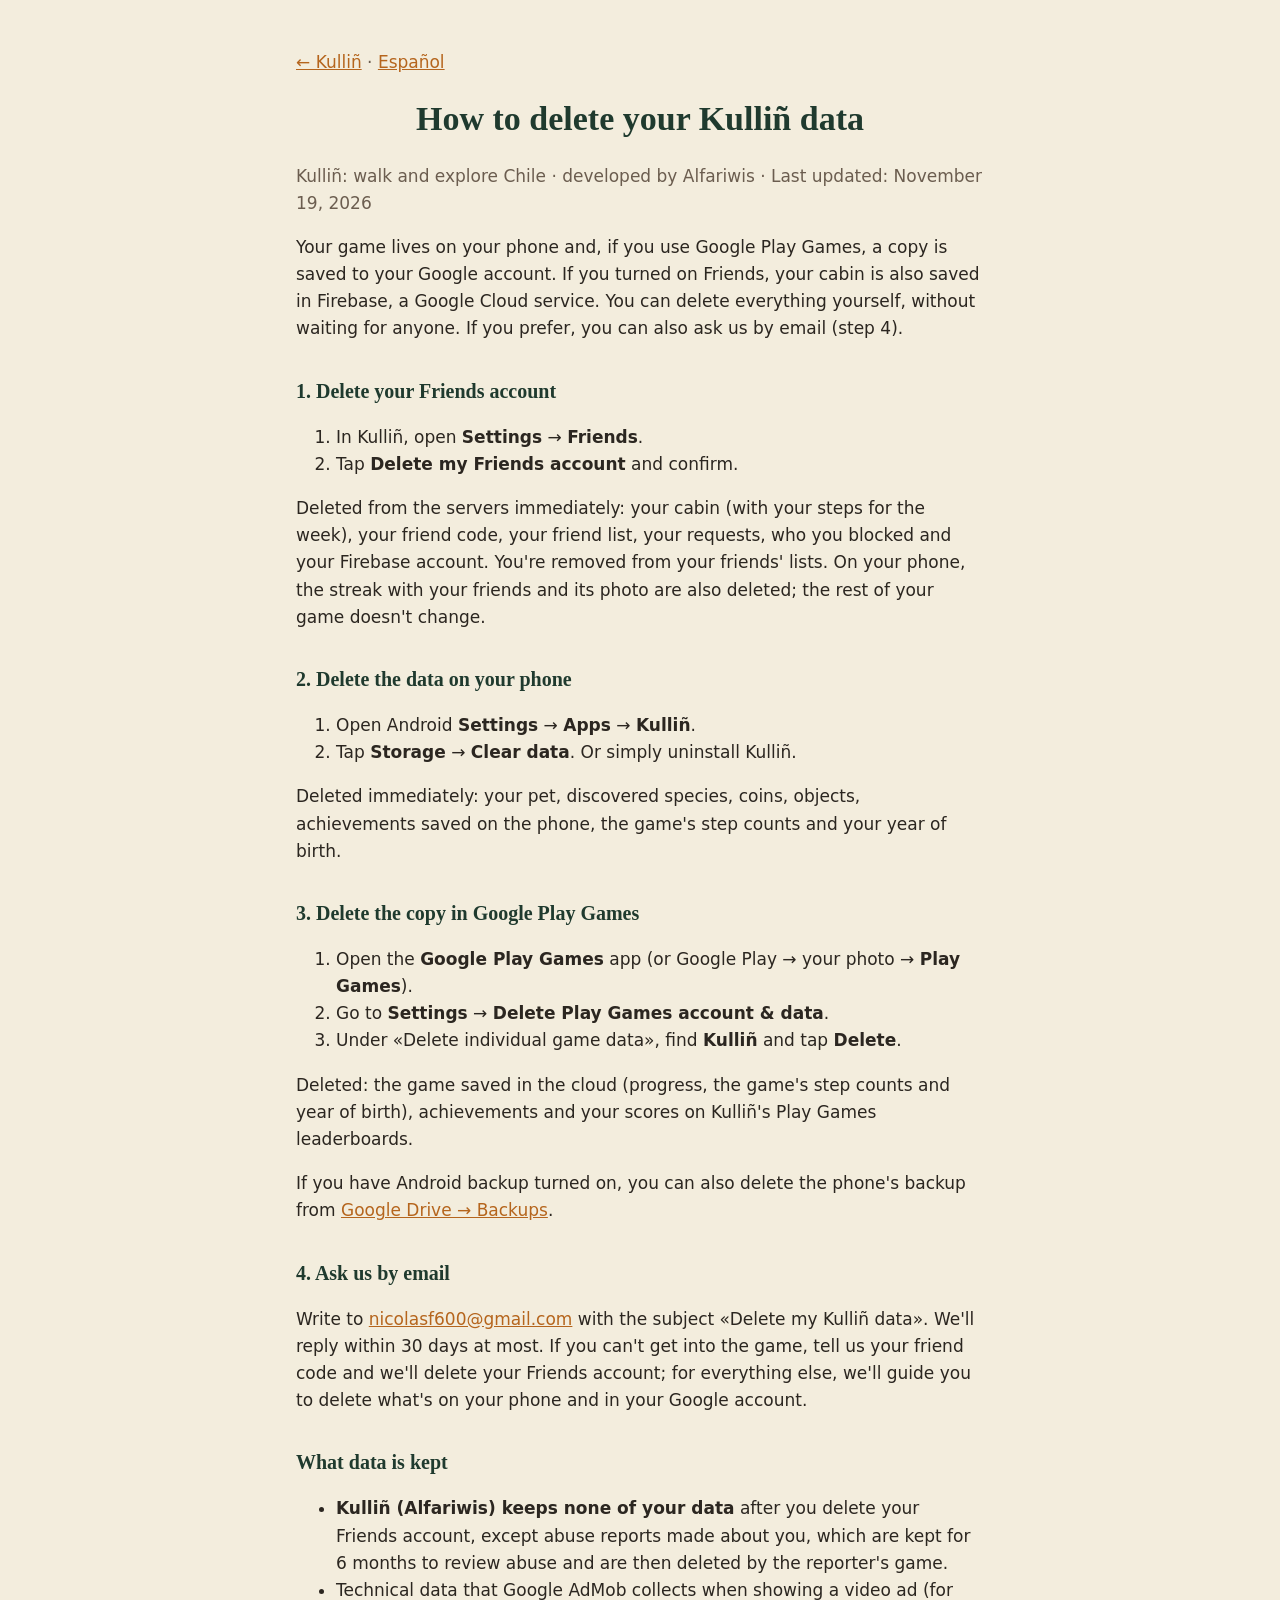
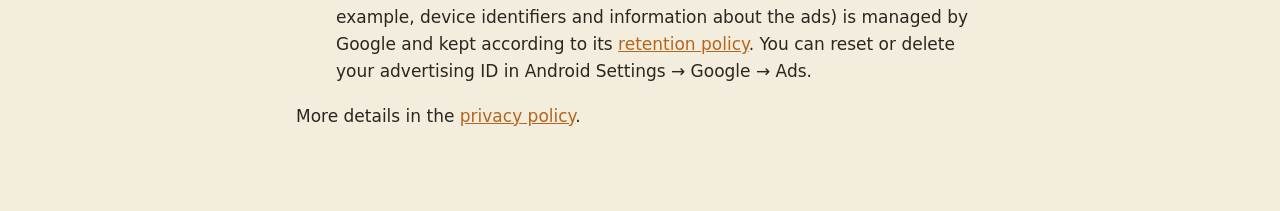
==== delete-data.html @ c4578dc3 "Privacidad y eliminar datos en inglés; aviso para Estados Unidos y Reino Unido Co-Authored-By: Claud" ====
<!doctype html>
<html lang="en">
<head>
<meta charset="utf-8">
<meta name="viewport" content="width=device-width, initial-scale=1">
<title>Delete your data · Kulliñ</title>
<link rel="stylesheet" href="estilo.css">
</head>
<body>
<main>
<p class="volver"><a href="index.html">← Kulliñ</a> · <a href="eliminar-datos.html">Español</a></p>
<h1>How to delete your Kulliñ data</h1>
<p class="fecha">Kulliñ: walk and explore Chile · developed by Alfariwis · Last updated: November 19, 2026</p>

<p>Your game lives on your phone and, if you use Google Play Games, a copy is saved to your Google account. If you turned on Friends, your cabin is also saved in Firebase, a Google Cloud service. You can delete everything yourself, without waiting for anyone. If you prefer, you can also ask us by email (step 4).</p>

<h2>1. Delete your Friends account</h2>
<ol>
<li>In Kulliñ, open <strong>Settings</strong> → <strong>Friends</strong>.</li>
<li>Tap <strong>Delete my Friends account</strong> and confirm.</li>
</ol>
<p>Deleted from the servers immediately: your cabin (with your steps for the week), your friend code, your friend list, your requests, who you blocked and your Firebase account. You're removed from your friends' lists. On your phone, the streak with your friends and its photo are also deleted; the rest of your game doesn't change.</p>

<h2>2. Delete the data on your phone</h2>
<ol>
<li>Open Android <strong>Settings</strong> → <strong>Apps</strong> → <strong>Kulliñ</strong>.</li>
<li>Tap <strong>Storage</strong> → <strong>Clear data</strong>. Or simply uninstall Kulliñ.</li>
</ol>
<p>Deleted immediately: your pet, discovered species, coins, objects, achievements saved on the phone, the game's step counts and your year of birth.</p>

<h2>3. Delete the copy in Google Play Games</h2>
<ol>
<li>Open the <strong>Google Play Games</strong> app (or Google Play → your photo → <strong>Play Games</strong>).</li>
<li>Go to <strong>Settings</strong> → <strong>Delete Play Games account &amp; data</strong>.</li>
<li>Under «Delete individual game data», find <strong>Kulliñ</strong> and tap <strong>Delete</strong>.</li>
</ol>
<p>Deleted: the game saved in the cloud (progress, the game's step counts and year of birth), achievements and your scores on Kulliñ's Play Games leaderboards.</p>
<p>If you have Android backup turned on, you can also delete the phone's backup from <a href="https://drive.google.com/drive/backups">Google Drive → Backups</a>.</p>

<h2>4. Ask us by email</h2>
<p>Write to <a href="mailto:nicolasf600@gmail.com?subject=Delete%20my%20Kulli%C3%B1%20data">nicolasf600@gmail.com</a> with the subject «Delete my Kulliñ data». We'll reply within 30 days at most. If you can't get into the game, tell us your friend code and we'll delete your Friends account; for everything else, we'll guide you to delete what's on your phone and in your Google account.</p>

<h2>What data is kept</h2>
<ul>
<li><strong>Kulliñ (Alfariwis) keeps none of your data</strong> after you delete your Friends account, except abuse reports made about you, which are kept for 6 months to review abuse and are then deleted by the reporter's game.</li>
<li>Technical data that Google AdMob collects when showing a video ad (for example, device identifiers and information about the ads) is managed by Google and kept according to its <a href="https://policies.google.com/technologies/retention">retention policy</a>. You can reset or delete your advertising ID in Android Settings → Google → Ads.</li>
</ul>

<p>More details in the <a href="privacy.html">privacy policy</a>.</p>
</main>
</body>
</html>
---- estilo.css ----
:root {
  --papel: #f3eddd;
  --tinta: #2b2620;
  --tinta-suave: #6b5d4f;
  --bosque: #1f3a2e;
  --cobre: #b5651d;
}
@media (prefers-color-scheme: dark) {
  :root {
    --papel: #1c2420;
    --tinta: #f3eddd;
    --tinta-suave: #c9bca6;
    --bosque: #a8d0a0;
    --cobre: #e39a52;
  }
}
* { box-sizing: border-box; }
body {
  margin: 0;
  background: var(--papel);
  color: var(--tinta);
  font: 17px/1.6 system-ui, -apple-system, "Segoe UI", Roboto, sans-serif;
}
main { max-width: 720px; margin: 0 auto; padding: 32px 16px 64px; }
h1 { color: var(--bosque); font-family: Georgia, serif; line-height: 1.2; }
h2 { color: var(--bosque); font-family: Georgia, serif; font-size: 1.25rem; margin-top: 2rem; }
a { color: var(--cobre); }
.logo { display: block; width: 160px; height: 160px; border-radius: 28px; margin: 0 auto 8px; }
main > h1:first-of-type { text-align: center; }
.bajada { text-align: center; color: var(--tinta-suave); font-size: 1.1rem; }
.fecha, .volver { color: var(--tinta-suave); }
.enlaces { list-style: none; padding: 0; }
.enlaces li { margin: 6px 0; }
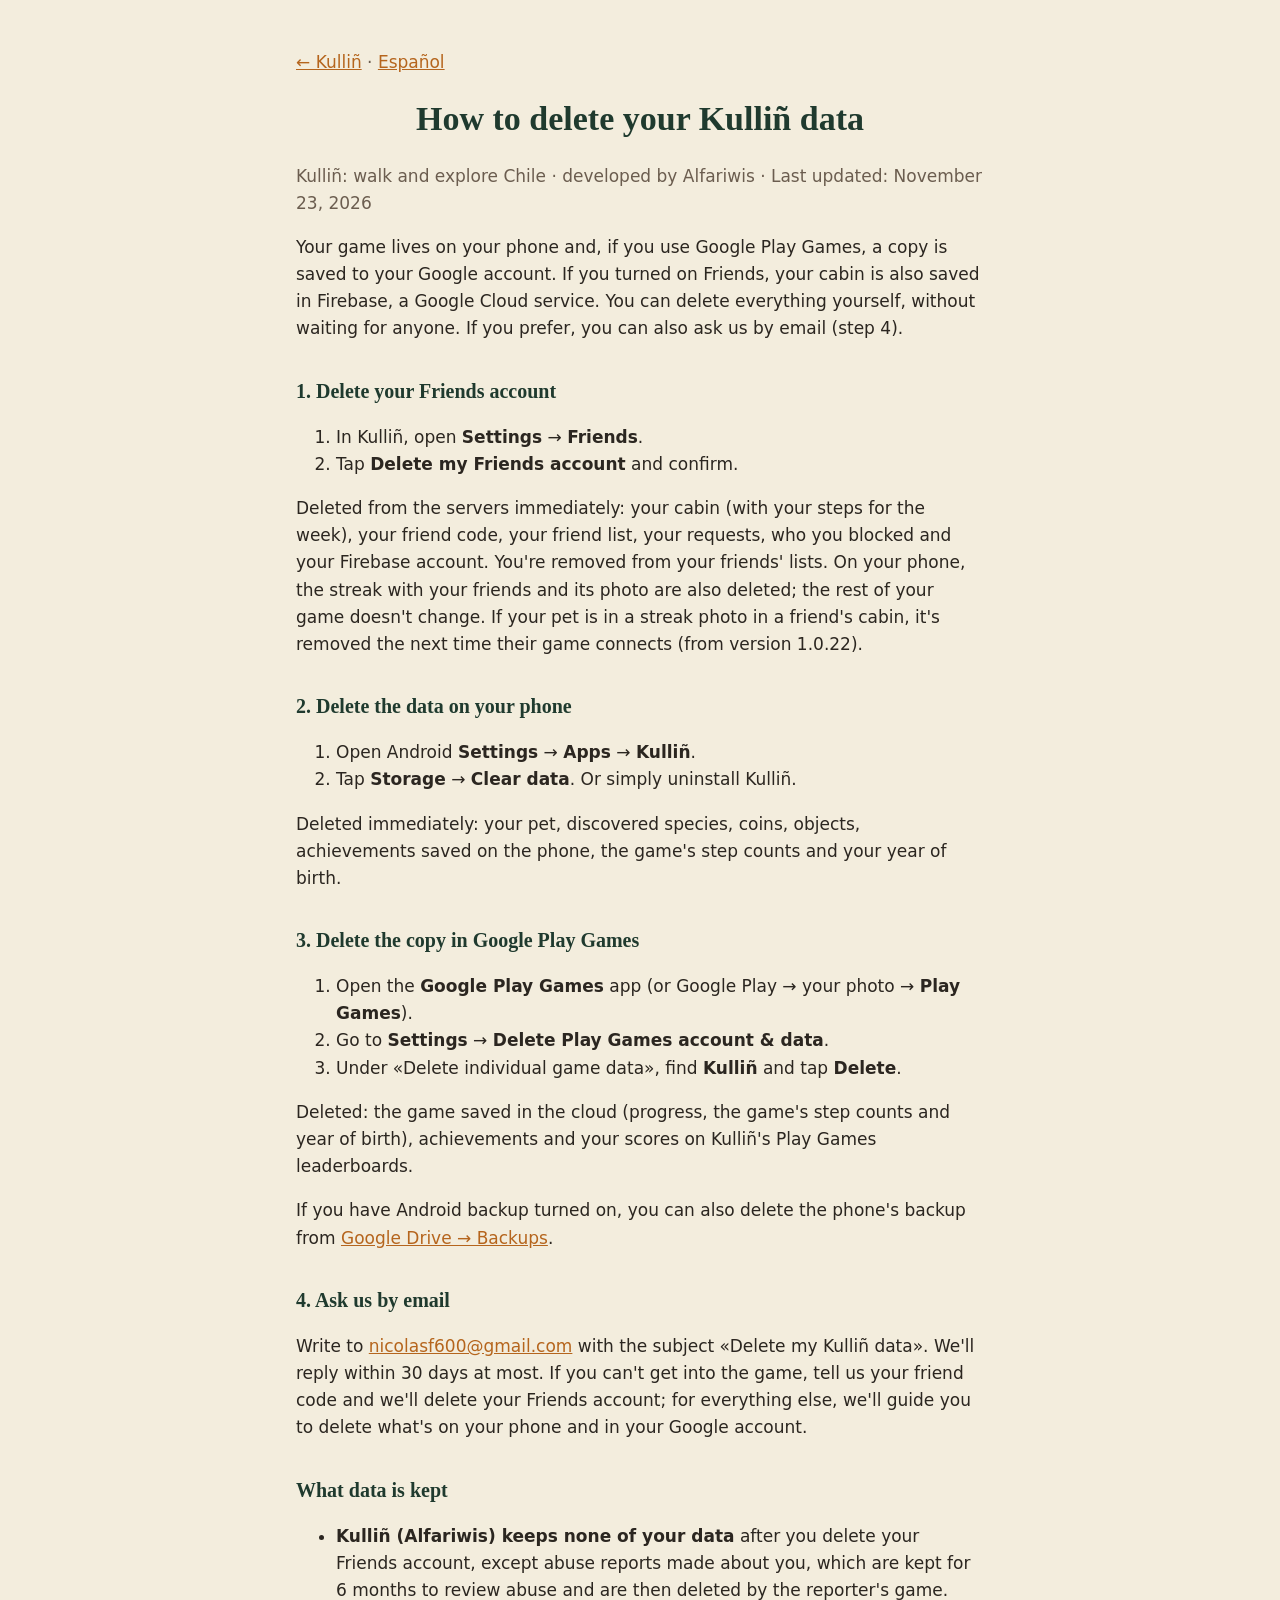
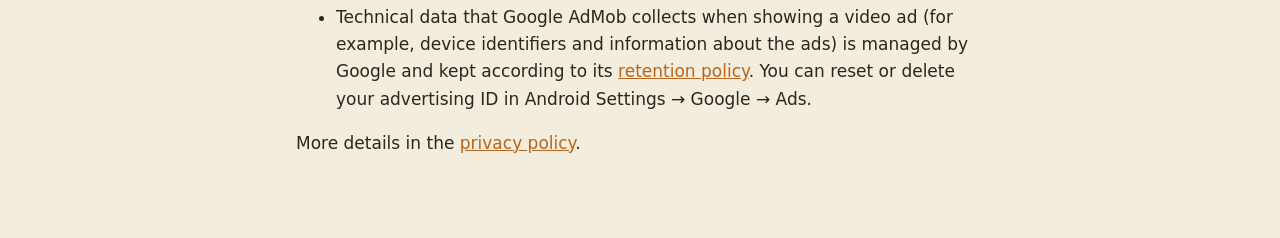
==== commit 3d434743: "Privacidad: la foto de la racha se ve en las visitas y cuándo se quita (aprobado por el autor, 23/11" ====
--- a/delete-data.html
+++ b/delete-data.html
@@ -10,7 +10,7 @@
 <main>
 <p class="volver"><a href="index.html">← Kulliñ</a> · <a href="eliminar-datos.html">Español</a></p>
 <h1>How to delete your Kulliñ data</h1>
-<p class="fecha">Kulliñ: walk and explore Chile · developed by Alfariwis · Last updated: November 19, 2026</p>
+<p class="fecha">Kulliñ: walk and explore Chile · developed by Alfariwis · Last updated: November 23, 2026</p>
 
 <p>Your game lives on your phone and, if you use Google Play Games, a copy is saved to your Google account. If you turned on Friends, your cabin is also saved in Firebase, a Google Cloud service. You can delete everything yourself, without waiting for anyone. If you prefer, you can also ask us by email (step 4).</p>
 
@@ -19,7 +19,7 @@
 <li>In Kulliñ, open <strong>Settings</strong> → <strong>Friends</strong>.</li>
 <li>Tap <strong>Delete my Friends account</strong> and confirm.</li>
 </ol>
-<p>Deleted from the servers immediately: your cabin (with your steps for the week), your friend code, your friend list, your requests, who you blocked and your Firebase account. You're removed from your friends' lists. On your phone, the streak with your friends and its photo are also deleted; the rest of your game doesn't change.</p>
+<p>Deleted from the servers immediately: your cabin (with your steps for the week), your friend code, your friend list, your requests, who you blocked and your Firebase account. You're removed from your friends' lists. On your phone, the streak with your friends and its photo are also deleted; the rest of your game doesn't change. If your pet is in a streak photo in a friend's cabin, it's removed the next time their game connects (from version 1.0.22).</p>
 
 <h2>2. Delete the data on your phone</h2>
 <ol>
